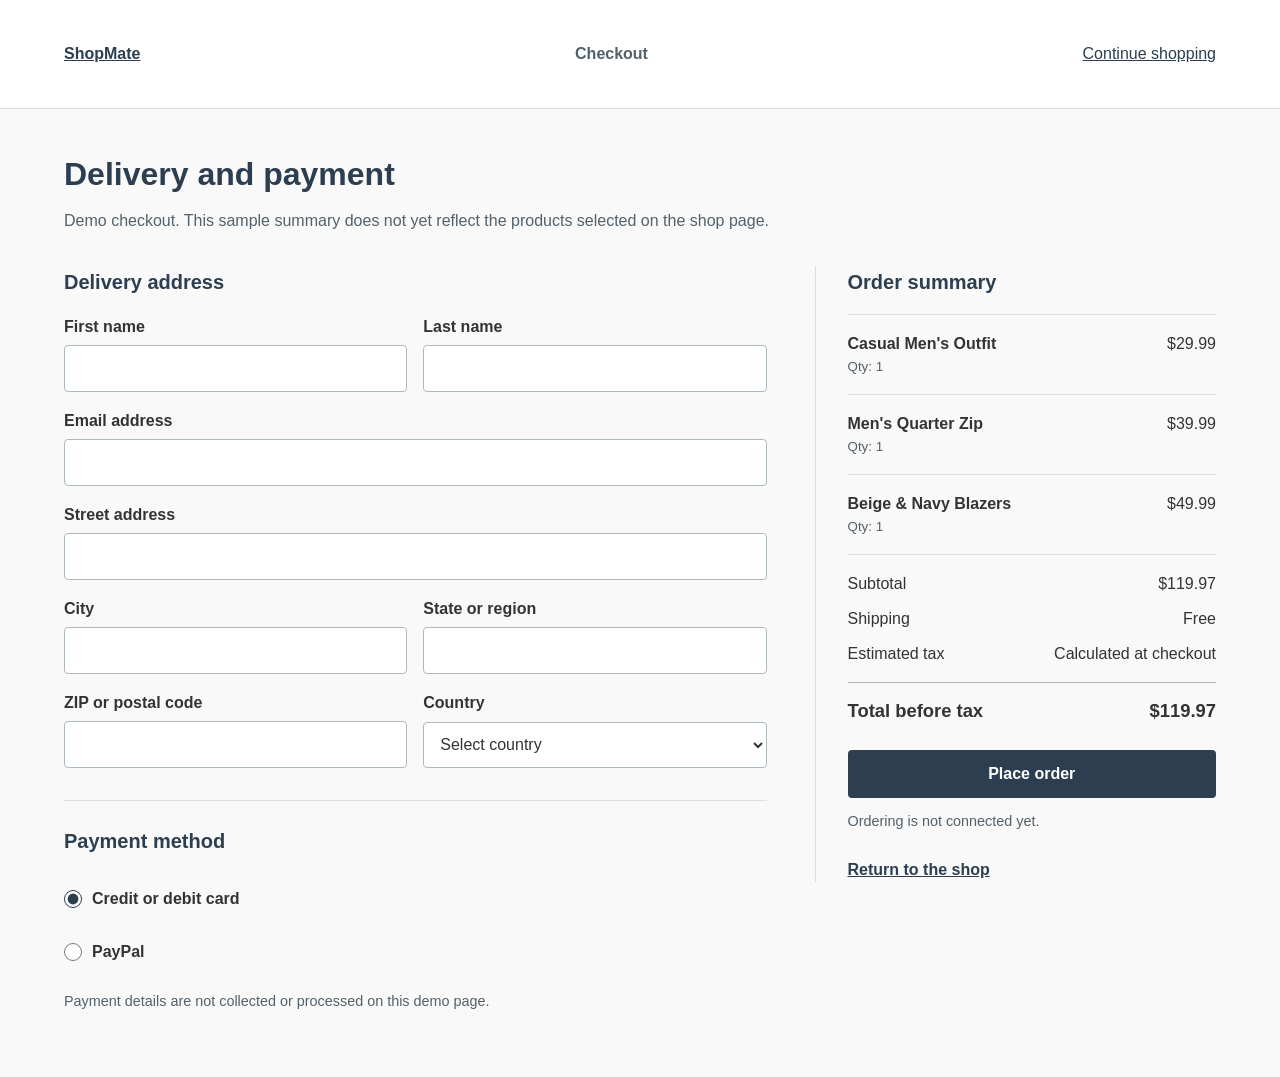
==== checkout.html @ c932e69c "minor fix" ====
<!DOCTYPE html>
<html lang="en">
<head>
    <meta charset="UTF-8">
    <meta name="viewport" content="width=device-width, initial-scale=1.0">
    <meta name="description" content="ShopMate checkout demo">
    <title>Checkout | ShopMate</title>
    <link rel="stylesheet" href="styles.css">
</head>
<body>
    <a class="skip-link" href="#checkout-main">Skip to checkout</a>
    <header class="checkout-header">
        <div class="container checkout-topbar">
            <a class="logo" href="index.html"><strong>ShopMate</strong></a>
            <p>Checkout</p>
            <a href="index.html#shop">Continue shopping</a>
        </div>
    </header>

    <main class="container checkout-main" id="checkout-main">
        <h1>Delivery and payment</h1>
        <p class="checkout-note">Demo checkout. This sample summary does not yet reflect the products selected on the shop page.</p>

        <div class="checkout-layout">
            <form class="checkout-form">
                <section aria-labelledby="delivery-title">
                    <h2 id="delivery-title">Delivery address</h2>
                    <div class="checkout-fields">
                        <div class="checkout-field">
                            <label for="first-name">First name</label>
                            <input id="first-name" name="first-name" autocomplete="given-name" required>
                        </div>
                        <div class="checkout-field">
                            <label for="last-name">Last name</label>
                            <input id="last-name" name="last-name" autocomplete="family-name" required>
                        </div>
                        <div class="checkout-field checkout-field-wide">
                            <label for="email">Email address</label>
                            <input id="email" name="email" type="email" autocomplete="email" required>
                        </div>
                        <div class="checkout-field checkout-field-wide">
                            <label for="address">Street address</label>
                            <input id="address" name="address" autocomplete="street-address" required>
                        </div>
                        <div class="checkout-field">
                            <label for="city">City</label>
                            <input id="city" name="city" autocomplete="address-level2" required>
                        </div>
                        <div class="checkout-field">
                            <label for="region">State or region</label>
                            <input id="region" name="region" autocomplete="address-level1" required>
                        </div>
                        <div class="checkout-field">
                            <label for="postal-code">ZIP or postal code</label>
                            <input id="postal-code" name="postal-code" autocomplete="postal-code" required>
                        </div>
                        <div class="checkout-field">
                            <label for="country">Country</label>
                            <select id="country" name="country" autocomplete="country-name" required>
                                <option value="" selected disabled>Select country</option>
                                <option value="US">United States</option>
                                <option value="CA">Canada</option>
                                <option value="GB">United Kingdom</option>
                                <option value="AU">Australia</option>
                                <option value="SL">Sierra Leone</option>
                                <option value="LB">Lebanon</option>
                                <option value="GER">Germany</option>
                            </select>
                        </div>
                    </div>
                </section>

                <section aria-labelledby="payment-title">
                    <h2 id="payment-title">Payment method</h2>
                    <label class="payment-option">
                        <input type="radio" name="payment" value="card" checked>
                        Credit or debit card
                    </label>
                    <label class="payment-option">
                        <input type="radio" name="payment" value="paypal">
                        PayPal
                    </label>
                    <p class="checkout-demo-note">Payment details are not collected or processed on this demo page.</p>
                </section>
            </form>

            <aside class="order-summary" aria-labelledby="summary-title">
                <h2 id="summary-title">Order summary</h2>
                <ul class="summary-items">
                    <li class="summary-item">
                        <span class="summary-item-name">Casual Men's Outfit<small>Qty: 1</small></span>
                        <span>$29.99</span>
                    </li>
                    <li class="summary-item">
                        <span class="summary-item-name">Men's Quarter Zip<small>Qty: 1</small></span>
                        <span>$39.99</span>
                    </li>
                    <li class="summary-item">
                        <span class="summary-item-name">Beige &amp; Navy Blazers<small>Qty: 1</small></span>
                        <span>$49.99</span>
                    </li>
                </ul>
                <div class="summary-totals">
                    <p class="summary-total"><span>Subtotal</span><span>$119.97</span></p>
                    <p class="summary-total"><span>Shipping</span><span>Free</span></p>
                    <p class="summary-total"><span>Estimated tax</span><span>Calculated at checkout</span></p>
                    <p class="summary-total summary-grand-total"><span>Total before tax</span><span>$119.97</span></p>
                </div>
                <button class="place-order" type="button" disabled>Place order</button>
                <p class="checkout-demo-note">Ordering is not connected yet.</p>
                <a class="checkout-return" href="index.html#shop">Return to the shop</a>
            </aside>
        </div>
    </main>
</body>
</html>
---- styles.css ----
* {
  box-sizing: border-box;
  margin: 0;
  padding: 0;
}

.logo {
  font-weight: bold;
  color: #2c3e50;
}

.logo:hover {
  color: #3498db;
  text-decoration: underline;
}

.logo a {
  color: inherit;
  text-decoration: none;
}

body {
  font-family: 'Segoe UI', Tahoma, Geneva, Verdana, sans-serif;
  line-height: 1.6;
  background: #f9f9f9;
  color: #333;
}

.container {
  width: 90%;
  max-width: 1200px;
  margin: auto;
}

.visually-hidden {
  position: absolute;
  width: 1px;
  height: 1px;
  padding: 0;
  margin: -1px;
  overflow: hidden;
  clip: rect(0, 0, 0, 0);
  white-space: nowrap;
  border: 0;
}

.skip-link {
  position: absolute;
  top: 0.5rem;
  left: 0.5rem;
  z-index: 10;
  padding: 0.6rem 0.9rem;
  color: #fff;
  background: #2c3e50;
  transform: translateY(-150%);
}

.skip-link:focus {
  transform: translateY(0);
}

/* Header layout: left logo, center search, right nav */
.header-row {
  display: grid;
  grid-template-columns: 1fr minmax(220px, 380px) 1fr;
  align-items: center;
  gap: 1.5rem;
  min-height: 90px;
}

.logo {
  justify-self: start;
}

.search-container {
  position: relative;
  width: 100%;
}

.search-container input {
  width: 100%;
  font-size: 1rem;
  padding: 0.8rem 2.6rem 0.8rem 1rem;
  border-radius: 10px;
  border: 1px solid #ddd;
  box-shadow: 0 2px 5px rgba(0, 0, 0, 0.12);
}

.search-container input:focus {
  outline: none;
  border-color: #3498db;
  box-shadow: 0 0 0 3px rgba(52, 152, 219, 0.15);
}

.search-container i {
  position: absolute;
  top: 50%;
  right: 12px;
  transform: translateY(-50%);
  color: #333;
  pointer-events: none;
}

header {
  background: #cc131300;
  border-bottom: 1px solid #ddd;
  padding: 1rem 0;
}

header h1 {
  color: #2c3e50;
}

nav {
  justify-self: end;
}

nav ul {
  list-style: none;
  display: flex;
  gap: 1.5rem;
  justify-content: flex-end;
  flex-wrap: wrap;
}

nav a {
  text-decoration: none;
  color: #2c3e50;
  font-weight: 500;
  transition: color 0.3s ease;
}

nav a:hover {
  color: #3498db;
}

nav a:focus-visible,
.btn:focus-visible,
.cart-btn:focus-visible,
.cart-proceed:focus-visible,
.continue-shopping:focus-visible,
.logo a:focus-visible {
  outline: 3px solid #3498db;
  outline-offset: 4px;
}

.cart-link {
  display: inline-flex;
  align-items: center;
  gap: 0.4rem;
}

.hero {
  background-color: lightgrey;
  text-align: center;
  padding: 4rem 1rem;
  margin-bottom: 2rem;
}

.hero h2 {
  font-size: 2.5rem;
  margin-bottom: 0.5rem;
}

.hero .btn {
  display: inline-block;
  margin-top: 1rem;
  padding: 0.75rem 1.5rem;
  background: #2c3e50;
  color: white;
  text-decoration: none;
  border-radius: 4px;
  transition: background 0.3s ease;
}

.hero .btn:hover {
  background: #3498db;
}

.products {
  padding: 2rem 0;
}

.product-grid {
  display: grid;
  grid-template-columns: repeat(auto-fit, minmax(250px, 1fr));
  gap: 2rem;
}

.product-card {
  position: relative;
  background: #fff;
  border: 1px solid #ddd;
  border-radius: 4px;
  padding: 1rem;
  text-align: center;
  transition: box-shadow 0.3s ease;
}

.product-card:hover {
  box-shadow: 0 4px 8px rgba(0, 0, 0, 0.1);
}

.product-card img {
  width: 100%;
  height: auto;
  display: block;
}

.product-card h3 {
  margin-bottom: 0.5rem;
}

.product-card p {
  font-size: 1.25rem;
  font-weight: bold;
}

.container > h2 {
  text-align: center;
  margin-bottom: 2rem;
}

.cart-btn {
  display: inline-block;
  padding: 0.75rem 1.5rem;
  background: #2c3e50;
  color: white;
  cursor: pointer;
  border-radius: 4px;
  transition: background 0.3s ease;
  text-decoration: none;
}

.cart-btn:hover,
.cart-toggle:checked + .cart-btn {
  background: #3498db;
}

.product-price {
  margin-bottom: 0.8rem;
}

/* Keep add/remove controls checkbox. */
.cart-toggle {
  position: absolute;
  width: 1px;
  height: 1px;
  opacity: 0;
}

.cart-toggle:focus-visible + .cart-btn {
  outline: 3px solid #3498db;
  outline-offset: 4px;
}

.remove-text,
.cart-item,
.cart-proceed {
  display: none;
}

.cart-toggle:checked + .cart-btn .add-text {
  display: none;
}

.cart-toggle:checked + .cart-btn .remove-text {
  display: inline;
}

.cart-section {
  padding: 2.5rem 0;
  background: #eef2f4;
  scroll-margin-top: 1rem;
}

.cart-section h2 {
  margin-bottom: 1rem;
}

.cart-items {
  max-width: 680px;
  list-style: none;
}

.cart-item {
  justify-content: space-between;
  gap: 1rem;
  padding: 0.8rem 0;
  border-bottom: 1px solid #ccd4d9;
}

.cart-proceed {
  width: fit-content;
  margin-top: 1.25rem;
  padding: 0.75rem 1.2rem;
  border-radius: 4px;
  background: #2c3e50;
  color: #fff;
  font-weight: 700;
  text-decoration: none;
}

.cart-proceed:hover {
  background: #3498db;
}

/* Selected checkboxes control cart rows and the empty-cart message. */
body:has(#cart-outfit:checked) .cart-item-outfit,
body:has(#cart-quarter-zip:checked) .cart-item-quarter-zip,
body:has(#cart-blazers:checked) .cart-item-blazers {
  display: flex;
}

body:has(.cart-toggle:checked) .cart-empty {
  display: none;
}

body:has(.cart-toggle:checked) .cart-proceed {
  display: inline-block;
}

.about-section h2 {
  margin-bottom: 1rem;
}

.about-section {
  text-align: center;
}

.checkout-header {
  background: #fff;
}

.checkout-topbar {
  display: flex;
  align-items: center;
  justify-content: space-between;
  gap: 1rem;
  min-height: 76px;
}

.checkout-topbar p {
  color: #52616b;
  font-weight: 600;
}

.checkout-topbar a,
.checkout-return {
  color: #2c3e50;
}

.checkout-main {
  padding: 2.5rem 0 4rem;
}

.checkout-main h1 {
  margin-bottom: 0.5rem;
  color: #2c3e50;
}

.checkout-note {
  margin-bottom: 2rem;
  color: #52616b;
}

.checkout-layout {
  display: grid;
  grid-template-columns: minmax(0, 1.4fr) minmax(260px, 0.8fr);
  gap: 3rem;
  align-items: start;
}

.checkout-form section + section {
  margin-top: 2rem;
  padding-top: 1.5rem;
  border-top: 1px solid #d9dfe3;
}

.checkout-form h2,
.order-summary h2 {
  margin-bottom: 1rem;
  color: #2c3e50;
  font-size: 1.25rem;
}

.checkout-fields {
  display: grid;
  grid-template-columns: repeat(2, minmax(0, 1fr));
  gap: 1rem;
}

.checkout-field {
  display: grid;
  gap: 0.35rem;
}

.checkout-field-wide {
  grid-column: 1 / -1;
}

.checkout-field label,
.payment-option {
  font-weight: 600;
}

.checkout-field input,
.checkout-field select {
  width: 100%;
  min-height: 44px;
  padding: 0.6rem 0.75rem;
  border: 1px solid #aeb8bf;
  border-radius: 4px;
  background: #fff;
  color: #333;
  font: inherit;
}

.checkout-field input:focus,
.checkout-field select:focus {
  outline: 3px solid rgba(52, 152, 219, 0.28);
  border-color: #2479ad;
}

.payment-option {
  display: flex;
  align-items: center;
  gap: 0.65rem;
  padding: 0.85rem 0;
}

.payment-option input {
  width: 1.1rem;
  height: 1.1rem;
  accent-color: #2c3e50;
}

.order-summary {
  padding-left: 2rem;
  border-left: 1px solid #d9dfe3;
}

.summary-items {
  list-style: none;
  border-top: 1px solid #d9dfe3;
}

.summary-item {
  display: flex;
  justify-content: space-between;
  gap: 1rem;
  padding: 1rem 0;
  border-bottom: 1px solid #d9dfe3;
}

.summary-item-name {
  font-weight: 600;
}

.summary-item small {
  display: block;
  color: #52616b;
  font-weight: 400;
}

.summary-totals {
  display: grid;
  gap: 0.6rem;
  padding: 1rem 0;
}

.summary-total {
  display: flex;
  justify-content: space-between;
  gap: 1rem;
}

.summary-grand-total {
  margin-top: 0.4rem;
  padding-top: 0.8rem;
  border-top: 1px solid #aeb8bf;
  font-size: 1.15rem;
  font-weight: 700;
}

.place-order {
  width: 100%;
  min-height: 48px;
  margin-top: 0.5rem;
  border: 0;
  border-radius: 4px;
  background: #2c3e50;
  color: #fff;
  font: inherit;
  font-weight: 700;
}

.checkout-demo-note {
  margin-top: 0.75rem;
  color: #52616b;
  font-size: 0.9rem;
}

.checkout-return {
  display: inline-block;
  margin-top: 1.5rem;
  font-weight: 600;
}

.checkout-topbar a:focus-visible,
.checkout-return:focus-visible {
  outline: 3px solid #3498db;
  outline-offset: 4px;
}

html {
  scroll-behavior: smooth;
}

@media (prefers-reduced-motion: reduce) {
  html {
    scroll-behavior: auto;
  }

  *,
  *::before,
  *::after {
    transition-duration: 0.01ms !important;
  }
}

/* Tablet layout */
@media (max-width: 900px) {
  .header-row {
    grid-template-columns: 1fr auto;
    grid-template-areas:
      "logo nav"
      "search search";
  }

  .logo {
    grid-area: logo;
  }

  nav {
    grid-area: nav;
  }

  .search-container {
    grid-area: search;
    max-width: 560px;
    justify-self: center;
  }

  .checkout-layout {
    grid-template-columns: 1fr;
    gap: 2rem;
  }

  .order-summary {
    padding: 1.5rem 0 0;
    border-top: 1px solid #d9dfe3;
    border-left: 0;
  }
}

/* Mobile layout */
@media (max-width: 560px) {
  .header-row {
    grid-template-columns: 1fr;
    grid-template-areas:
      "logo"
      "search"
      "nav";
    gap: 0.75rem;
    text-align: center;
  }

  .logo,
  nav,
  .search-container {
    justify-self: center;
  }

  nav ul {
    justify-content: center;
    gap: 0.6rem 1rem;
  }

  .hero h2 {
    font-size: 2rem;
  }

  .checkout-topbar {
    min-height: 0;
    padding: 0.75rem 0;
    flex-wrap: wrap;
  }

  .checkout-topbar p {
    order: 1;
    width: 100%;
    text-align: center;
  }

  .checkout-main {
    padding-top: 1.5rem;
  }

  .checkout-fields {
    grid-template-columns: 1fr;
  }

  .checkout-field-wide {
    grid-column: auto;
  }

  .summary-total {
    align-items: flex-start;
  }
}
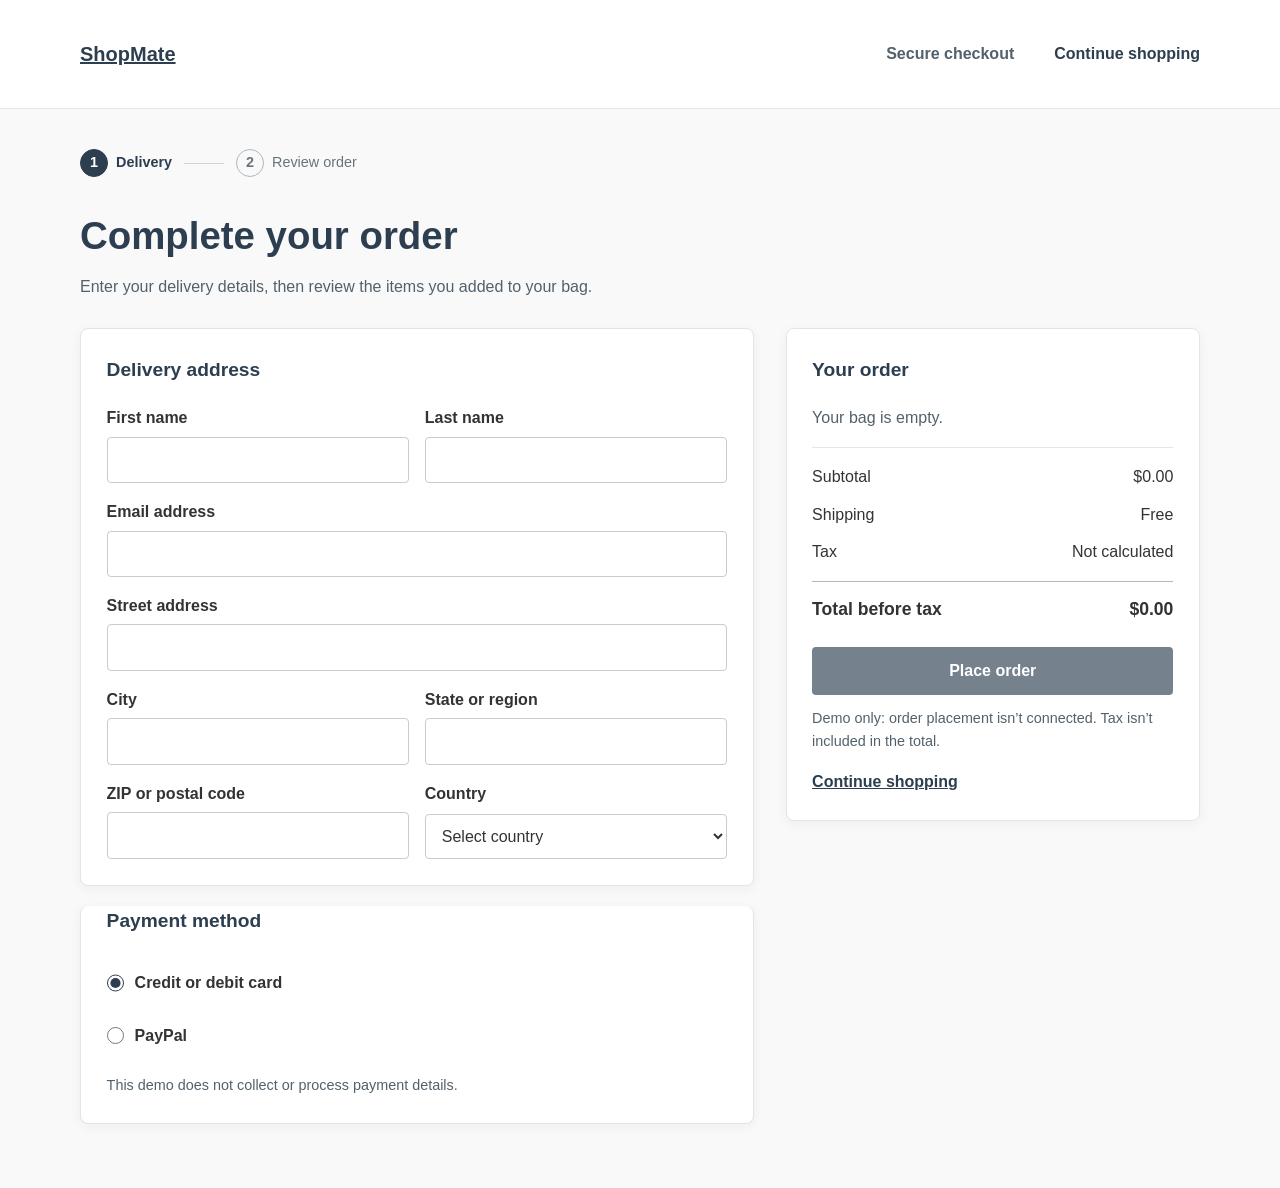
==== commit 6b72a24d: "Connect saved cart to checkout Co-authored-by: Copilot <223556219+Copilot@users.noreply.github.com>" ====
--- a/checkout.html
+++ b/checkout.html
@@ -3,27 +3,33 @@
 <head>
     <meta charset="UTF-8">
     <meta name="viewport" content="width=device-width, initial-scale=1.0">
-    <meta name="description" content="ShopMate checkout demo">
+    <meta name="description" content="Review your ShopMate order and delivery details.">
     <title>Checkout | ShopMate</title>
-    <link rel="stylesheet" href="styles.css">
+    <link rel="stylesheet" href="assets/css/styles.css">
+    <link rel="stylesheet" href="assets/css/checkout.css">
 </head>
 <body>
     <a class="skip-link" href="#checkout-main">Skip to checkout</a>
     <header class="checkout-header">
         <div class="container checkout-topbar">
             <a class="logo" href="index.html"><strong>ShopMate</strong></a>
-            <p>Checkout</p>
-            <a href="index.html#shop">Continue shopping</a>
+            <p>Secure checkout</p>
+            <a href="index.html#catalogue">Continue shopping</a>
         </div>
     </header>
 
     <main class="container checkout-main" id="checkout-main">
-        <h1>Delivery and payment</h1>
-        <p class="checkout-note">Demo checkout. This sample summary does not yet reflect the products selected on the shop page.</p>
+        <nav class="checkout-steps" aria-label="Checkout progress">
+            <span class="checkout-step checkout-step-current"><span>1</span> Delivery</span>
+            <span class="checkout-step-divider" aria-hidden="true"></span>
+            <span class="checkout-step"><span>2</span> Review order</span>
+        </nav>
+        <h1>Complete your order</h1>
+        <p class="checkout-note">Enter your delivery details, then review the items you added to your bag.</p>
 
         <div class="checkout-layout">
-            <form class="checkout-form">
-                <section aria-labelledby="delivery-title">
+            <form class="checkout-form" id="delivery-form">
+                <section class="checkout-panel" aria-labelledby="delivery-title">
                     <h2 id="delivery-title">Delivery address</h2>
                     <div class="checkout-fields">
                         <div class="checkout-field">
@@ -70,7 +76,7 @@
                     </div>
                 </section>
 
-                <section aria-labelledby="payment-title">
+                <section class="checkout-panel" aria-labelledby="payment-title">
                     <h2 id="payment-title">Payment method</h2>
                     <label class="payment-option">
                         <input type="radio" name="payment" value="card" checked>
@@ -80,37 +86,27 @@
                         <input type="radio" name="payment" value="paypal">
                         PayPal
                     </label>
-                    <p class="checkout-demo-note">Payment details are not collected or processed on this demo page.</p>
+                    <p class="checkout-demo-note">This demo does not collect or process payment details.</p>
                 </section>
             </form>
 
             <aside class="order-summary" aria-labelledby="summary-title">
-                <h2 id="summary-title">Order summary</h2>
-                <ul class="summary-items">
-                    <li class="summary-item">
-                        <span class="summary-item-name">Casual Men's Outfit<small>Qty: 1</small></span>
-                        <span>$29.99</span>
-                    </li>
-                    <li class="summary-item">
-                        <span class="summary-item-name">Men's Quarter Zip<small>Qty: 1</small></span>
-                        <span>$39.99</span>
-                    </li>
-                    <li class="summary-item">
-                        <span class="summary-item-name">Beige &amp; Navy Blazers<small>Qty: 1</small></span>
-                        <span>$49.99</span>
-                    </li>
-                </ul>
+                <h2 id="summary-title">Your order</h2>
+                <p class="cart-storage-error" id="cart-storage-error" role="alert" hidden></p>
+                <p class="checkout-empty" id="checkout-empty" hidden>Your bag is empty.</p>
+                <ul class="summary-items" id="summary-items" aria-label="Items in your order"></ul>
                 <div class="summary-totals">
-                    <p class="summary-total"><span>Subtotal</span><span>$119.97</span></p>
+                    <p class="summary-total"><span>Subtotal</span><span id="summary-subtotal">$0.00</span></p>
                     <p class="summary-total"><span>Shipping</span><span>Free</span></p>
-                    <p class="summary-total"><span>Estimated tax</span><span>Calculated at checkout</span></p>
-                    <p class="summary-total summary-grand-total"><span>Total before tax</span><span>$119.97</span></p>
+                    <p class="summary-total"><span>Tax</span><span>Not calculated</span></p>
+                    <p class="summary-total summary-grand-total"><span>Total before tax</span><span id="summary-total">$0.00</span></p>
                 </div>
-                <button class="place-order" type="button" disabled>Place order</button>
-                <p class="checkout-demo-note">Ordering is not connected yet.</p>
-                <a class="checkout-return" href="index.html#shop">Return to the shop</a>
+                <button class="place-order" type="submit" form="delivery-form" disabled>Place order</button>
+                <p class="checkout-demo-note">Demo only: order placement isn’t connected. Tax isn’t included in the total.</p>
+                <a class="checkout-return" href="index.html#catalogue">Continue shopping</a>
             </aside>
         </div>
     </main>
+    <script src="assets/js/cart.js" defer></script>
 </body>
 </html>
--- a/assets/css/styles.css
+++ b/assets/css/styles.css
@@ -0,0 +1,709 @@
+* {
+  box-sizing: border-box;
+  margin: 0;
+  padding: 0;
+}
+
+.logo {
+  font-weight: bold;
+  color: #2c3e50;
+}
+
+.logo:hover {
+  color: #3498db;
+  text-decoration: underline;
+}
+
+.logo a {
+  color: inherit;
+  text-decoration: none;
+}
+
+body {
+  font-family: 'Segoe UI', Tahoma, Geneva, Verdana, sans-serif;
+  line-height: 1.6;
+  background: #f9f9f9;
+  color: #333;
+}
+
+.container {
+  width: 90%;
+  max-width: 1200px;
+  margin: auto;
+}
+
+.visually-hidden {
+  position: absolute;
+  width: 1px;
+  height: 1px;
+  padding: 0;
+  margin: -1px;
+  overflow: hidden;
+  clip: rect(0, 0, 0, 0);
+  white-space: nowrap;
+  border: 0;
+}
+
+.skip-link {
+  position: absolute;
+  top: 0.5rem;
+  left: 0.5rem;
+  z-index: 10;
+  padding: 0.6rem 0.9rem;
+  color: #fff;
+  background: #2c3e50;
+  transform: translateY(-150%);
+}
+
+.skip-link:focus {
+  transform: translateY(0);
+}
+
+/* Header layout: left logo, center search, right nav */
+.header-row {
+  display: grid;
+  grid-template-columns: 1fr minmax(220px, 380px) 1fr;
+  align-items: center;
+  gap: 1.5rem;
+  min-height: 90px;
+}
+
+.logo {
+  justify-self: start;
+}
+
+.search-container {
+  position: relative;
+  width: 100%;
+}
+
+.search-container input {
+  width: 100%;
+  font-size: 1rem;
+  padding: 0.8rem 2.6rem 0.8rem 1rem;
+  border-radius: 10px;
+  border: 1px solid #ddd;
+  box-shadow: 0 2px 5px rgba(0, 0, 0, 0.12);
+}
+
+.search-container input:focus {
+  outline: none;
+  border-color: #3498db;
+  box-shadow: 0 0 0 3px rgba(52, 152, 219, 0.15);
+}
+
+.search-submit {
+  position: absolute;
+  top: 50%;
+  right: 12px;
+  transform: translateY(-50%);
+  color: #333;
+  border: 0;
+  padding: 0.25rem;
+  background: transparent;
+  font: inherit;
+  cursor: pointer;
+}
+
+.search-submit:focus-visible {
+  outline: 3px solid #3498db;
+  outline-offset: 2px;
+}
+
+header {
+  background: #cc131300;
+  border-bottom: 1px solid #ddd;
+  padding: 1rem 0;
+}
+
+header h1 {
+  color: #2c3e50;
+}
+
+nav {
+  justify-self: end;
+}
+
+nav ul {
+  list-style: none;
+  display: flex;
+  gap: 1.5rem;
+  justify-content: flex-end;
+  flex-wrap: wrap;
+}
+
+nav a {
+  text-decoration: none;
+  color: #2c3e50;
+  font-weight: 500;
+  transition: color 0.3s ease;
+}
+
+nav a:hover {
+  color: #3498db;
+}
+
+nav a:focus-visible,
+.btn:focus-visible,
+.cart-btn:focus-visible,
+.cart-proceed:focus-visible,
+.continue-shopping:focus-visible,
+.logo a:focus-visible {
+  outline: 3px solid #3498db;
+  outline-offset: 4px;
+}
+
+.cart-link {
+  display: inline-flex;
+  align-items: center;
+  gap: 0.4rem;
+}
+
+.hero {
+  background-color: lightgrey;
+  text-align: center;
+  padding: 4rem 1rem;
+  margin-bottom: 2rem;
+}
+
+.hero h2 {
+  font-size: 2.5rem;
+  margin-bottom: 0.5rem;
+}
+
+.hero .btn {
+  display: inline-block;
+  margin-top: 1rem;
+  padding: 0.75rem 1.5rem;
+  background: #2c3e50;
+  color: white;
+  text-decoration: none;
+  border-radius: 4px;
+
+}
+
+.hero .btn:hover {
+  background: #3498db;
+}
+
+.products {
+  padding: 2rem 0;
+}
+
+.product-grid {
+  display: grid;
+  grid-template-columns: repeat(auto-fill, minmax(min(100%, 250px), 1fr));
+  gap: 2rem;
+}
+
+.product-card {
+  position: relative;
+  width: 100%;
+  max-width: 360px;
+  justify-self: center;
+  background: #fff;
+  border: 1px solid #ddd;
+  border-radius: 4px;
+  padding: 1rem;
+  text-align: center;
+  transition: box-shadow 0.3s ease;
+}
+
+.product-card:hover {
+  box-shadow: 0 4px 8px rgba(0, 0, 0, 0.1);
+}
+
+.product-card img {
+  width: 100%;
+  height: auto;
+  display: block;
+}
+
+.product-card h3 {
+  margin-bottom: 0.5rem;
+}
+
+.product-card p {
+  font-size: 1.25rem;
+  font-weight: bold;
+}
+
+.container > h2 {
+  text-align: center;
+  margin-bottom: 2rem;
+}
+
+.cart-btn {
+  display: inline-block;
+  padding: 0.75rem 1.5rem;
+  background: #2c3e50;
+  color: white;
+  cursor: pointer;
+  border-radius: 4px;
+  transition: background 0.3s ease;
+  text-decoration: none;
+}
+
+.cart-btn:hover,
+.cart-btn:focus-visible {
+  background: #3498db;
+}
+
+.product-price {
+  margin-bottom: 0.8rem;
+}
+
+.cart-section {
+  padding: 2.5rem 0;
+  background: #eef2f4;
+  scroll-margin-top: 1rem;
+}
+
+.cart-section h2 {
+  margin-bottom: 1rem;
+}
+
+.cart-items {
+  max-width: 680px;
+  list-style: none;
+}
+
+.cart-item {
+  display: grid;
+  grid-template-columns: minmax(0, 1fr) auto auto;
+  align-items: center;
+  gap: 1rem;
+  padding: 0.8rem 0;
+  border-bottom: 1px solid #ccd4d9;
+}
+
+.cart-item-controls,
+.summary-item-controls {
+  display: flex;
+  align-items: center;
+  gap: 0.4rem;
+}
+
+.quantity-button {
+  min-width: 2rem;
+  min-height: 2rem;
+  padding: 0.2rem 0.5rem;
+  border: 1px solid #aeb8bf;
+  border-radius: 4px;
+  background: #fff;
+  color: #2c3e50;
+  font: inherit;
+  cursor: pointer;
+}
+
+.quantity-button:hover {
+  background: #eef2f4;
+}
+
+.quantity-button:focus-visible,
+.cart-btn:focus-visible {
+  outline: 3px solid #3498db;
+  outline-offset: 3px;
+}
+
+.cart-totals {
+  display: grid;
+  gap: 0.55rem;
+  max-width: 680px;
+  margin-top: 1rem;
+}
+
+.cart-totals p {
+  display: flex;
+  justify-content: space-between;
+  gap: 1rem;
+}
+
+.cart-totals .cart-total {
+  padding-top: 0.75rem;
+  border-top: 1px solid #aeb8bf;
+  font-weight: 700;
+}
+
+.cart-storage-error {
+  margin-bottom: 1rem;
+  color: #9d1c1c;
+}
+
+.cart-proceed[hidden],
+.cart-totals[hidden],
+.checkout-empty[hidden] {
+  display: none;
+}
+
+.cart-proceed {
+  display: inline-block;
+  width: fit-content;
+  margin-top: 1.25rem;
+  padding: 0.75rem 1.2rem;
+  border-radius: 4px;
+  background: #2c3e50;
+  color: #fff;
+  font-weight: 700;
+  text-decoration: none;
+}
+
+.cart-proceed:hover {
+  background: #3498db;
+}
+
+.cart-proceed:focus-visible {
+  outline: 3px solid #3498db;
+  outline-offset: 3px;
+}
+
+.cart-empty {
+  padding: 0.5rem 0;
+}
+
+.cart-item-name {
+  font-weight: 600;
+}
+
+@media (max-width: 560px) {
+  .cart-item {
+    grid-template-columns: minmax(0, 1fr) auto;
+    gap: 0.5rem;
+  }
+
+  .cart-item-controls {
+    grid-row: 2;
+    grid-column: 1 / -1;
+  }
+
+  .cart-item > strong {
+    grid-column: 2;
+    grid-row: 1;
+  }
+}
+
+.about-section h2 {
+  margin-bottom: 1rem;
+}
+
+.about-section {
+  text-align: center;
+}
+
+.checkout-header {
+  background: #fff;
+}
+
+.checkout-topbar {
+  display: flex;
+  align-items: center;
+  justify-content: space-between;
+  gap: 1rem;
+  min-height: 76px;
+}
+
+.checkout-topbar p {
+  color: #52616b;
+  font-weight: 600;
+}
+
+.checkout-topbar a,
+.checkout-return {
+  color: #2c3e50;
+}
+
+.checkout-main {
+  padding: 2.5rem 0 4rem;
+}
+
+.checkout-main h1 {
+  margin-bottom: 0.5rem;
+  color: #2c3e50;
+}
+
+.checkout-note {
+  margin-bottom: 2rem;
+  color: #52616b;
+}
+
+.checkout-layout {
+  display: grid;
+  grid-template-columns: minmax(0, 1.4fr) minmax(260px, 0.8fr);
+  gap: 3rem;
+  align-items: start;
+}
+
+.checkout-form section + section {
+  margin-top: 2rem;
+  padding-top: 1.5rem;
+  border-top: 1px solid #d9dfe3;
+}
+
+.checkout-form h2,
+.order-summary h2 {
+  margin-bottom: 1rem;
+  color: #2c3e50;
+  font-size: 1.25rem;
+}
+
+.checkout-fields {
+  display: grid;
+  grid-template-columns: repeat(2, minmax(0, 1fr));
+  gap: 1rem;
+}
+
+.checkout-field {
+  display: grid;
+  gap: 0.35rem;
+}
+
+.checkout-field-wide {
+  grid-column: 1 / -1;
+}
+
+.checkout-field label,
+.payment-option {
+  font-weight: 600;
+}
+
+.checkout-field input,
+.checkout-field select {
+  width: 100%;
+  min-height: 44px;
+  padding: 0.6rem 0.75rem;
+  border: 1px solid #aeb8bf;
+  border-radius: 4px;
+  background: #fff;
+  color: #333;
+  font: inherit;
+}
+
+.checkout-field input:focus,
+.checkout-field select:focus {
+  outline: 3px solid rgba(52, 152, 219, 0.28);
+  border-color: #2479ad;
+}
+
+.payment-option {
+  display: flex;
+  align-items: center;
+  gap: 0.65rem;
+  padding: 0.85rem 0;
+}
+
+.payment-option input {
+  width: 1.1rem;
+  height: 1.1rem;
+  accent-color: #2c3e50;
+}
+
+.order-summary {
+  padding-left: 2rem;
+  border-left: 1px solid #d9dfe3;
+}
+
+.summary-items {
+  list-style: none;
+  border-top: 1px solid #d9dfe3;
+}
+
+.summary-item {
+  display: flex;
+  justify-content: space-between;
+  gap: 1rem;
+  padding: 1rem 0;
+  border-bottom: 1px solid #d9dfe3;
+}
+
+.summary-item-name {
+  font-weight: 600;
+}
+
+.summary-item small {
+  display: block;
+  color: #52616b;
+  font-weight: 400;
+}
+
+.summary-totals {
+  display: grid;
+  gap: 0.6rem;
+  padding: 1rem 0;
+}
+
+.summary-total {
+  display: flex;
+  justify-content: space-between;
+  gap: 1rem;
+}
+
+.summary-grand-total {
+  margin-top: 0.4rem;
+  padding-top: 0.8rem;
+  border-top: 1px solid #aeb8bf;
+  font-size: 1.15rem;
+  font-weight: 700;
+}
+
+.place-order {
+  width: 100%;
+  min-height: 48px;
+  margin-top: 0.5rem;
+  border: 0;
+  border-radius: 4px;
+  background: #2c3e50;
+  color: #fff;
+  font: inherit;
+  font-weight: 700;
+}
+
+.checkout-demo-note {
+  margin-top: 0.75rem;
+  color: #52616b;
+  font-size: 0.9rem;
+}
+
+.checkout-return {
+  display: inline-block;
+  margin-top: 1.5rem;
+  font-weight: 600;
+}
+
+.checkout-topbar a:focus-visible,
+.checkout-return:focus-visible {
+  outline: 3px solid #3498db;
+  outline-offset: 4px;
+}
+
+html {
+  scroll-behavior: smooth;
+}
+
+@media (prefers-reduced-motion: reduce) {
+  html {
+    scroll-behavior: auto;
+  }
+
+  *,
+  *::before,
+  *::after {
+    transition-duration: 0.01ms !important;
+  }
+}
+
+/* Tablet layout */
+@media (max-width: 900px) {
+  .header-row {
+    grid-template-columns: 1fr auto;
+    grid-template-areas:
+      "logo nav"
+      "search search";
+  }
+
+  .logo {
+    grid-area: logo;
+  }
+
+  nav {
+    grid-area: nav;
+  }
+
+  .search-container {
+    grid-area: search;
+    max-width: 560px;
+    justify-self: center;
+  }
+
+  .checkout-layout {
+    grid-template-columns: 1fr;
+    gap: 2rem;
+  }
+
+  .order-summary {
+    padding: 1.5rem 0 0;
+    border-top: 1px solid #d9dfe3;
+    border-left: 0;
+  }
+}
+
+/* Mobile layout */
+@media (max-width: 560px) {
+  .header-row {
+    grid-template-columns: 1fr;
+    grid-template-areas:
+      "logo"
+      "search"
+      "nav";
+    gap: 0.75rem;
+    text-align: center;
+  }
+
+  .logo,
+  nav,
+  .search-container {
+    justify-self: center;
+  }
+
+  nav ul {
+    justify-content: center;
+    gap: 0.6rem 1rem;
+  }
+
+  .hero h2 {
+    font-size: 2rem;
+  }
+
+  .checkout-topbar {
+    min-height: 0;
+    padding: 0.75rem 0;
+    flex-wrap: wrap;
+  }
+
+  .checkout-topbar p {
+    order: 1;
+    width: 100%;
+    text-align: center;
+  }
+
+  .checkout-main {
+    padding-top: 1.5rem;
+  }
+
+  .checkout-fields {
+    grid-template-columns: 1fr;
+  }
+
+  .checkout-field-wide {
+    grid-column: auto;
+  }
+
+  .summary-total {
+    align-items: flex-start;
+  }
+}
+.catalogue-controls {
+  display: flex;
+  align-items: center;
+  justify-content: center;
+  flex-wrap: wrap;
+  gap: 0.5rem 0.75rem;
+  margin-bottom: 1.5rem;
+}
+
+.catalogue-controls select {
+  min-height: 42px;
+  padding: 0.5rem 0.75rem;
+  border: 1px solid #aeb8bf;
+  border-radius: 4px;
+  background: #fff;
+  color: #333;
+  font: inherit;
+}
+
+.catalogue-controls select:focus-visible {
+  outline: 3px solid #3498db;
+  outline-offset: 2px;
+}
+html{
+  scroll-behavior: smooth;
+}
--- a/assets/css/checkout.css
+++ b/assets/css/checkout.css
@@ -0,0 +1,217 @@
+.checkout-header {
+  border-bottom: 1px solid #e1e6e9;
+}
+
+.checkout-topbar {
+  max-width: 1120px;
+}
+
+.checkout-topbar .logo {
+  font-size: 1.25rem;
+}
+
+.checkout-topbar p {
+  margin-left: auto;
+  margin-right: 1.5rem;
+}
+
+.checkout-topbar a:last-child {
+  font-weight: 600;
+  text-decoration: none;
+}
+
+.checkout-topbar a:last-child:hover,
+.checkout-return:hover {
+  color: #2479ad;
+}
+
+.checkout-main {
+  max-width: 1120px;
+}
+
+.checkout-steps {
+  display: flex;
+  align-items: center;
+  gap: 0.75rem;
+  margin-bottom: 1.75rem;
+  color: #66747c;
+  font-size: 0.9rem;
+}
+
+.checkout-step {
+  display: inline-flex;
+  align-items: center;
+  gap: 0.5rem;
+}
+
+.checkout-step > span {
+  display: grid;
+  width: 1.75rem;
+  height: 1.75rem;
+  place-items: center;
+  border: 1px solid #aeb8bf;
+  border-radius: 50%;
+  font-weight: 700;
+}
+
+.checkout-step-current {
+  color: #2c3e50;
+  font-weight: 700;
+}
+
+.checkout-step-current > span {
+  border-color: #2c3e50;
+  background: #2c3e50;
+  color: #fff;
+}
+
+.checkout-step-divider {
+  width: 2.5rem;
+  border-top: 1px solid #ccd4d9;
+}
+
+.checkout-main h1 {
+  font-size: clamp(1.8rem, 4vw, 2.4rem);
+}
+
+.checkout-note {
+  margin-bottom: 1.75rem;
+}
+
+.checkout-layout {
+  grid-template-columns: minmax(0, 1.3fr) minmax(300px, 0.8fr);
+  gap: 2rem;
+}
+
+.checkout-form {
+  display: grid;
+  gap: 1.25rem;
+}
+
+.checkout-form section + section {
+  margin-top: 0;
+  padding-top: 0;
+  border-top: 0;
+}
+
+.checkout-panel,
+.order-summary {
+  padding: clamp(1.1rem, 3vw, 1.6rem);
+  border: 1px solid #e0e5e8;
+  border-radius: 8px;
+  background: #fff;
+  box-shadow: 0 3px 12px rgba(31, 48, 59, 0.05);
+}
+
+.checkout-panel h2,
+.order-summary h2 {
+  margin-bottom: 1.25rem;
+  font-size: 1.2rem;
+}
+
+.order-summary {
+  position: sticky;
+  top: 1rem;
+  padding-left: clamp(1.1rem, 3vw, 1.6rem);
+  border-left: 1px solid #e0e5e8;
+}
+
+.checkout-fields {
+  gap: 1rem;
+}
+
+.checkout-field input,
+.checkout-field select {
+  border-color: #c5cdd2;
+}
+
+.checkout-field input:focus,
+.checkout-field select:focus {
+  outline: 3px solid rgba(52, 152, 219, 0.2);
+  border-color: #2479ad;
+}
+
+.summary-items {
+  border-top: 1px solid #e2e7ea;
+}
+
+.summary-item {
+  align-items: flex-start;
+  padding: 1rem 0;
+}
+
+.summary-item-details {
+  min-width: 0;
+}
+
+.summary-item-controls {
+  flex-wrap: wrap;
+  margin-top: 0.5rem;
+  color: #52616b;
+  font-size: 0.9rem;
+}
+
+.summary-item > strong {
+  white-space: nowrap;
+}
+
+.summary-totals {
+  gap: 0.75rem;
+}
+
+.summary-grand-total {
+  margin-top: 0.25rem;
+  font-size: 1.1rem;
+}
+
+.place-order {
+  cursor: not-allowed;
+  opacity: 0.65;
+}
+
+.checkout-return {
+  display: inline-block;
+  margin-top: 1rem;
+}
+
+.checkout-empty {
+  margin-bottom: 1rem;
+  color: #52616b;
+}
+
+.checkout-demo-note {
+  color: #52616b;
+}
+
+@media (max-width: 900px) {
+  .checkout-layout {
+    grid-template-columns: 1fr;
+    gap: 1.25rem;
+  }
+
+  .order-summary {
+    position: static;
+    padding: clamp(1.1rem, 3vw, 1.6rem);
+    border: 1px solid #e0e5e8;
+  }
+}
+
+@media (max-width: 560px) {
+  .checkout-topbar {
+    gap: 0.5rem;
+  }
+
+  .checkout-topbar p {
+    margin-left: auto;
+    margin-right: 0;
+  }
+
+  .checkout-topbar a:last-child {
+    width: 100%;
+    text-align: center;
+  }
+
+  .checkout-steps {
+    margin-bottom: 1.25rem;
+  }
+}
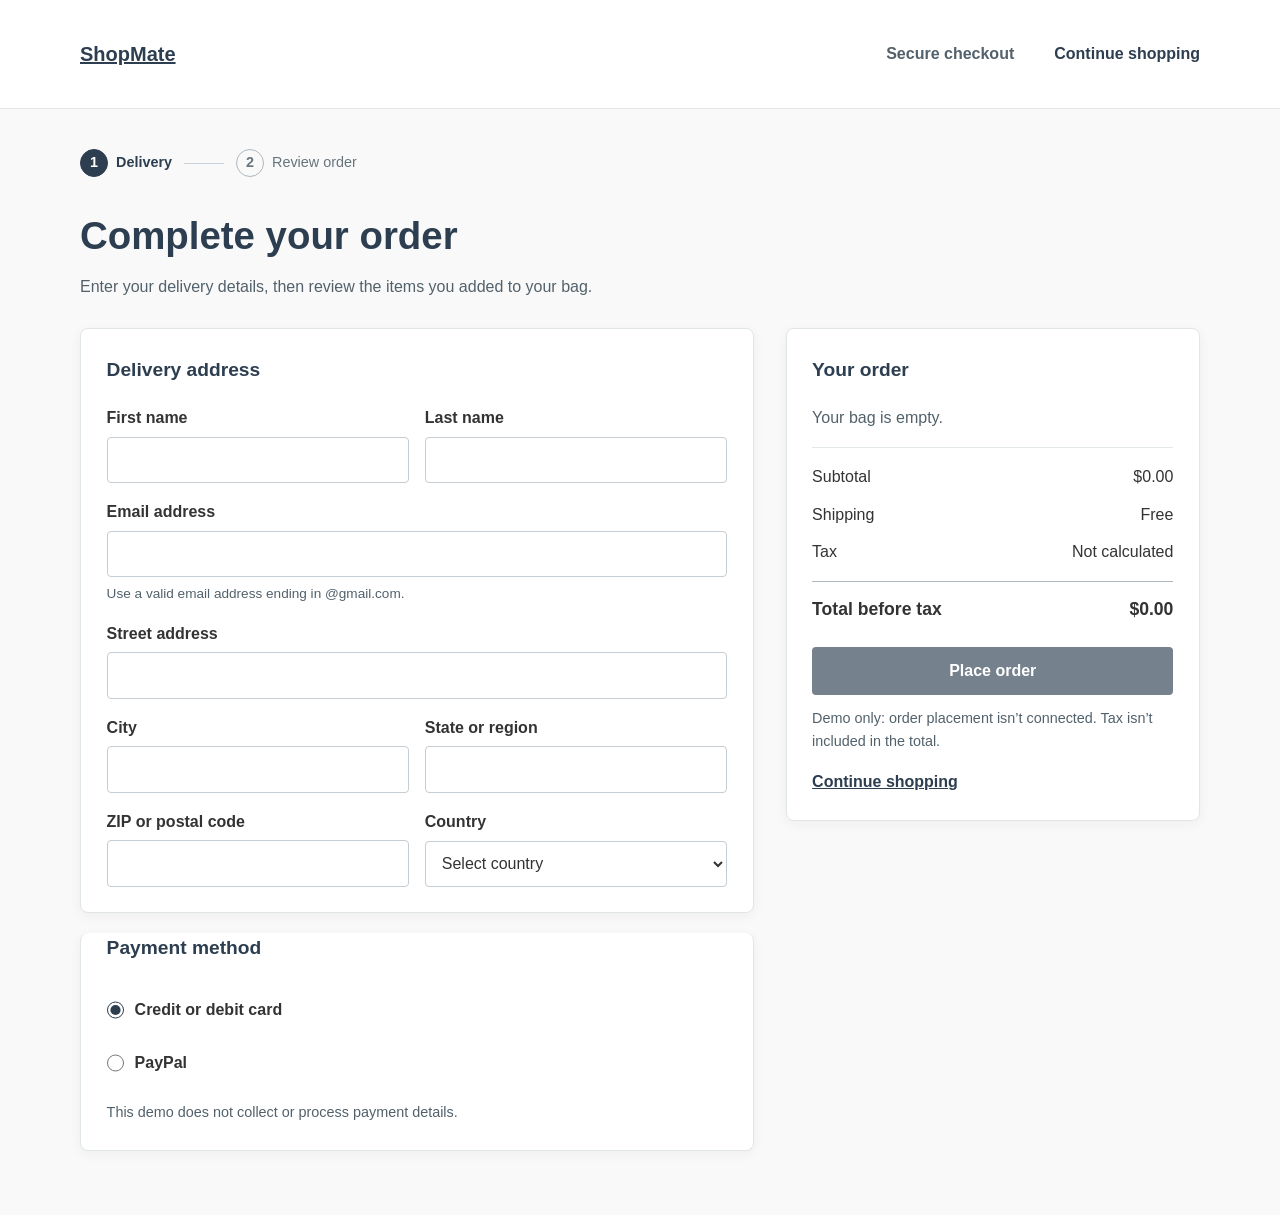
==== commit a75bf60b: "added favicon" ====
--- a/checkout.html
+++ b/checkout.html
@@ -7,6 +7,12 @@
     <title>Checkout | ShopMate</title>
     <link rel="stylesheet" href="assets/css/styles.css">
     <link rel="stylesheet" href="assets/css/checkout.css">
+    <link rel="icon" type="image/x-icon" href="assets/favicon/favicon.ico">
+    <link rel="icon" type="image/png" sizes="16x16" href="assets/favicon/favicon-16x16.png">
+    <link rel="icon" type="image/png" sizes="32x32" href="assets/favicon/favicon-32x32.png">
+    <link rel="apple-touch-icon" sizes="180x180" href="assets/favicon/apple-touch-icon.png">
+    <link rel="manifest" href="assets/favicon/site.webmanifest">
+    <meta name="theme-color" content="#ffffff">
 </head>
 <body>
     <a class="skip-link" href="#checkout-main">Skip to checkout</a>
@@ -42,7 +48,9 @@
                         </div>
                         <div class="checkout-field checkout-field-wide">
                             <label for="email">Email address</label>
-                            <input id="email" name="email" type="email" autocomplete="email" required>
+                            <input id="email" name="email" type="email" autocomplete="email" aria-describedby="email-hint" required>
+                            <small class="field-hint" id="email-hint">Use a valid email address ending in @gmail.com.</small>
+                            <small class="field-error" id="email-error" role="status" hidden></small>
                         </div>
                         <div class="checkout-field checkout-field-wide">
                             <label for="address">Street address</label>
@@ -108,5 +116,6 @@
         </div>
     </main>
     <script src="assets/js/cart.js" defer></script>
+    <script src="assets/js/checkout-validation.js" defer></script>
 </body>
 </html>
--- a/assets/css/checkout.css
+++ b/assets/css/checkout.css
@@ -120,6 +120,16 @@
   gap: 1rem;
 }
 
+.field-hint {
+  color: #52616b;
+  font-size: 0.85rem;
+}
+
+.field-error {
+  color: #9d1c1c;
+  font-size: 0.85rem;
+}
+
 .checkout-field input,
 .checkout-field select {
   border-color: #c5cdd2;
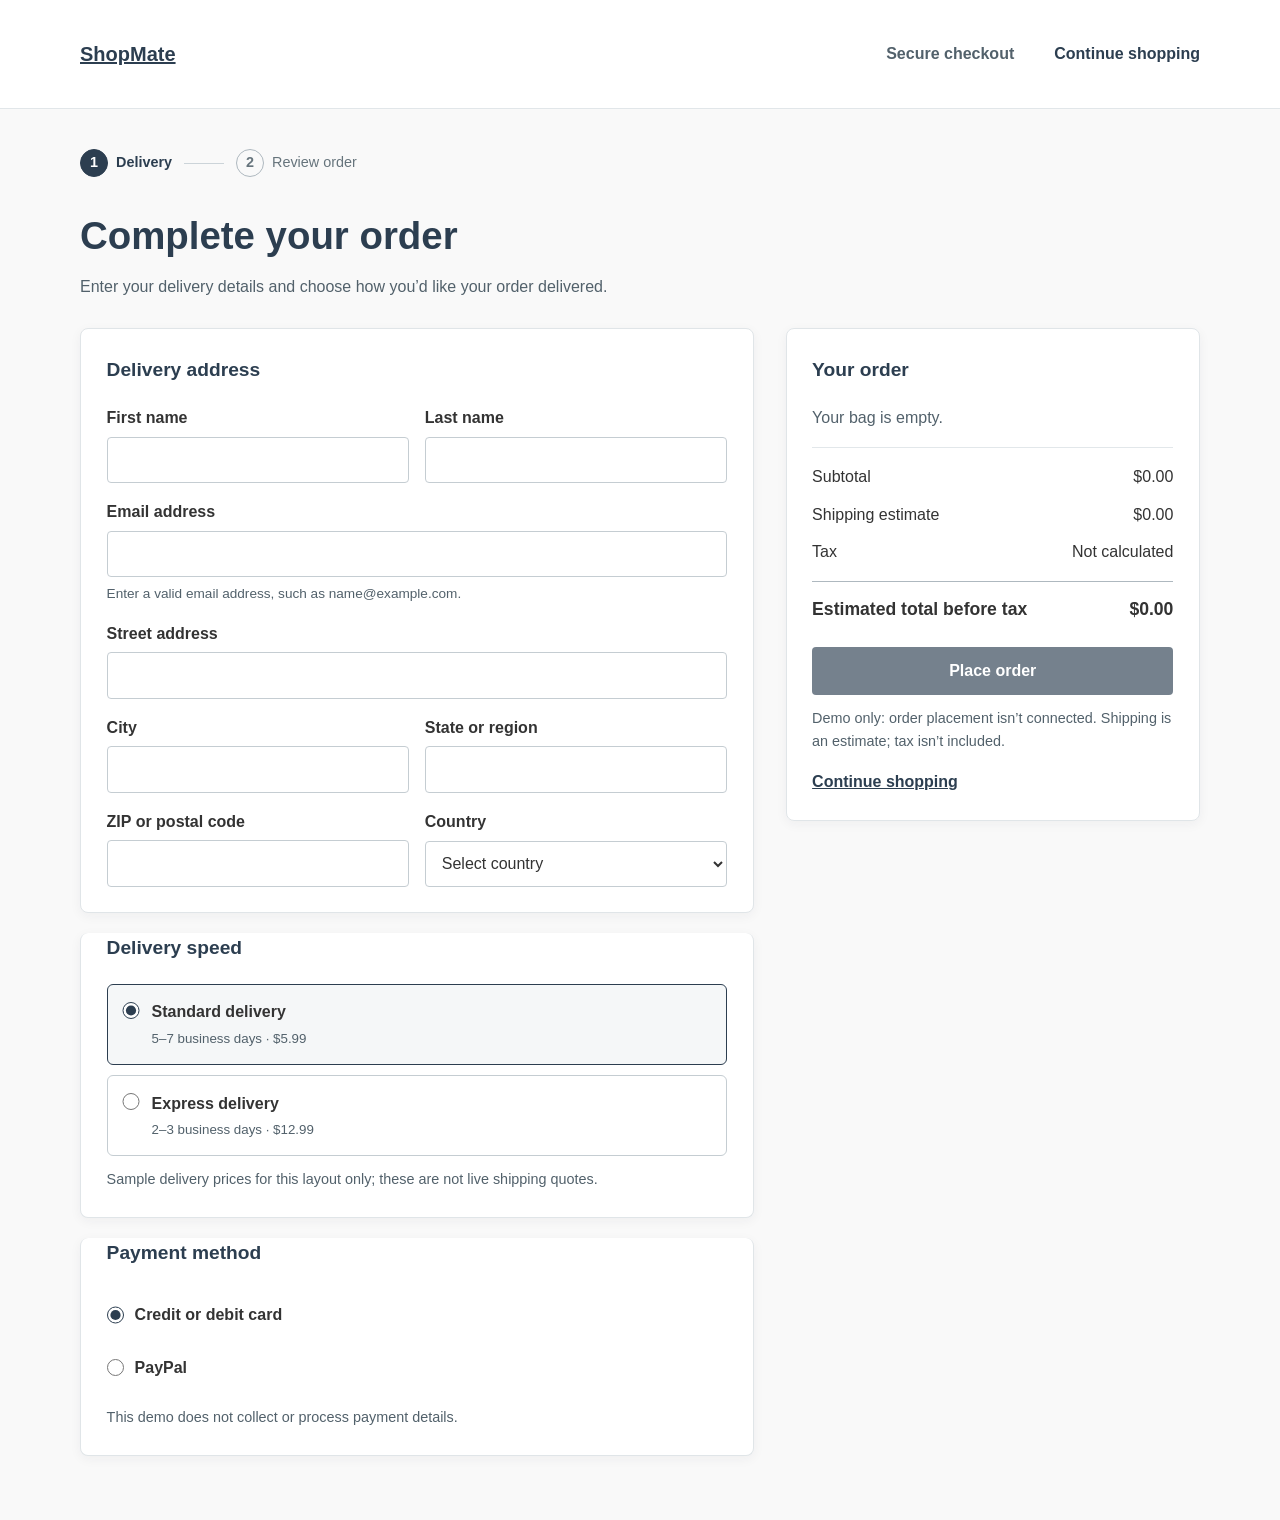
==== commit 48b7fc05: "new features" ====
--- a/checkout.html
+++ b/checkout.html
@@ -31,7 +31,7 @@
             <span class="checkout-step"><span>2</span> Review order</span>
         </nav>
         <h1>Complete your order</h1>
-        <p class="checkout-note">Enter your delivery details, then review the items you added to your bag.</p>
+        <p class="checkout-note">Enter your delivery details and choose how you’d like your order delivered.</p>
 
         <div class="checkout-layout">
             <form class="checkout-form" id="delivery-form">
@@ -48,8 +48,8 @@
                         </div>
                         <div class="checkout-field checkout-field-wide">
                             <label for="email">Email address</label>
-                            <input id="email" name="email" type="email" autocomplete="email" aria-describedby="email-hint" required>
-                            <small class="field-hint" id="email-hint">Use a valid email address ending in @gmail.com.</small>
+                            <input id="email" name="email" type="email" autocomplete="email" aria-describedby="email-hint email-error" required>
+                            <small class="field-hint" id="email-hint">Enter a valid email address, such as name@example.com.</small>
                             <small class="field-error" id="email-error" role="status" hidden></small>
                         </div>
                         <div class="checkout-field checkout-field-wide">
@@ -79,9 +79,24 @@
                                 <option value="SL">Sierra Leone</option>
                                 <option value="LB">Lebanon</option>
                                 <option value="GER">Germany</option>
+                                <option value="FR">France</option>
+                                <option value="JP">Japan</option>
                             </select>
                         </div>
                     </div>
+                </section>
+
+                <section class="checkout-panel" aria-labelledby="shipping-title">
+                    <h2 id="shipping-title">Delivery speed</h2>
+                    <label class="shipping-option">
+                        <input type="radio" name="shipping" value="standard" data-price-cents="599" checked required>
+                        <span><strong>Standard delivery</strong><small>5–7 business days · $5.99</small></span>
+                    </label>
+                    <label class="shipping-option">
+                        <input type="radio" name="shipping" value="express" data-price-cents="1299" required>
+                        <span><strong>Express delivery</strong><small>2–3 business days · $12.99</small></span>
+                    </label>
+                    <p class="checkout-demo-note">Sample delivery prices for this layout only; these are not live shipping quotes.</p>
                 </section>
 
                 <section class="checkout-panel" aria-labelledby="payment-title">
@@ -105,12 +120,12 @@
                 <ul class="summary-items" id="summary-items" aria-label="Items in your order"></ul>
                 <div class="summary-totals">
                     <p class="summary-total"><span>Subtotal</span><span id="summary-subtotal">$0.00</span></p>
-                    <p class="summary-total"><span>Shipping</span><span>Free</span></p>
+                    <p class="summary-total"><span>Shipping estimate</span><span id="summary-shipping">$0.00</span></p>
                     <p class="summary-total"><span>Tax</span><span>Not calculated</span></p>
-                    <p class="summary-total summary-grand-total"><span>Total before tax</span><span id="summary-total">$0.00</span></p>
+                    <p class="summary-total summary-grand-total"><span>Estimated total before tax</span><span id="summary-total">$0.00</span></p>
                 </div>
                 <button class="place-order" type="submit" form="delivery-form" disabled>Place order</button>
-                <p class="checkout-demo-note">Demo only: order placement isn’t connected. Tax isn’t included in the total.</p>
+                <p class="checkout-demo-note">Demo only: order placement isn’t connected. Shipping is an estimate; tax isn’t included.</p>
                 <a class="checkout-return" href="index.html#catalogue">Continue shopping</a>
             </aside>
         </div>
--- a/assets/css/checkout.css
+++ b/assets/css/checkout.css
@@ -141,6 +141,42 @@
   border-color: #2479ad;
 }
 
+.shipping-option {
+  display: flex;
+  align-items: flex-start;
+  gap: 0.75rem;
+  margin-top: 0.65rem;
+  padding: 0.9rem;
+  border: 1px solid #c5cdd2;
+  border-radius: 6px;
+  cursor: pointer;
+}
+
+.shipping-option:has(input:checked) {
+  border-color: #2c3e50;
+  background: #f5f7f8;
+}
+
+.shipping-option input {
+  width: 1.1rem;
+  height: 1.1rem;
+  margin: 0.15rem 0 0;
+  accent-color: #2c3e50;
+}
+
+.shipping-option span {
+  display: grid;
+  gap: 0.2rem;
+}
+
+.shipping-option small {
+  color: #52616b;
+}
+
+.checkout-panel .checkout-demo-note {
+  margin-bottom: 0;
+}
+
 .summary-items {
   border-top: 1px solid #e2e7ea;
 }
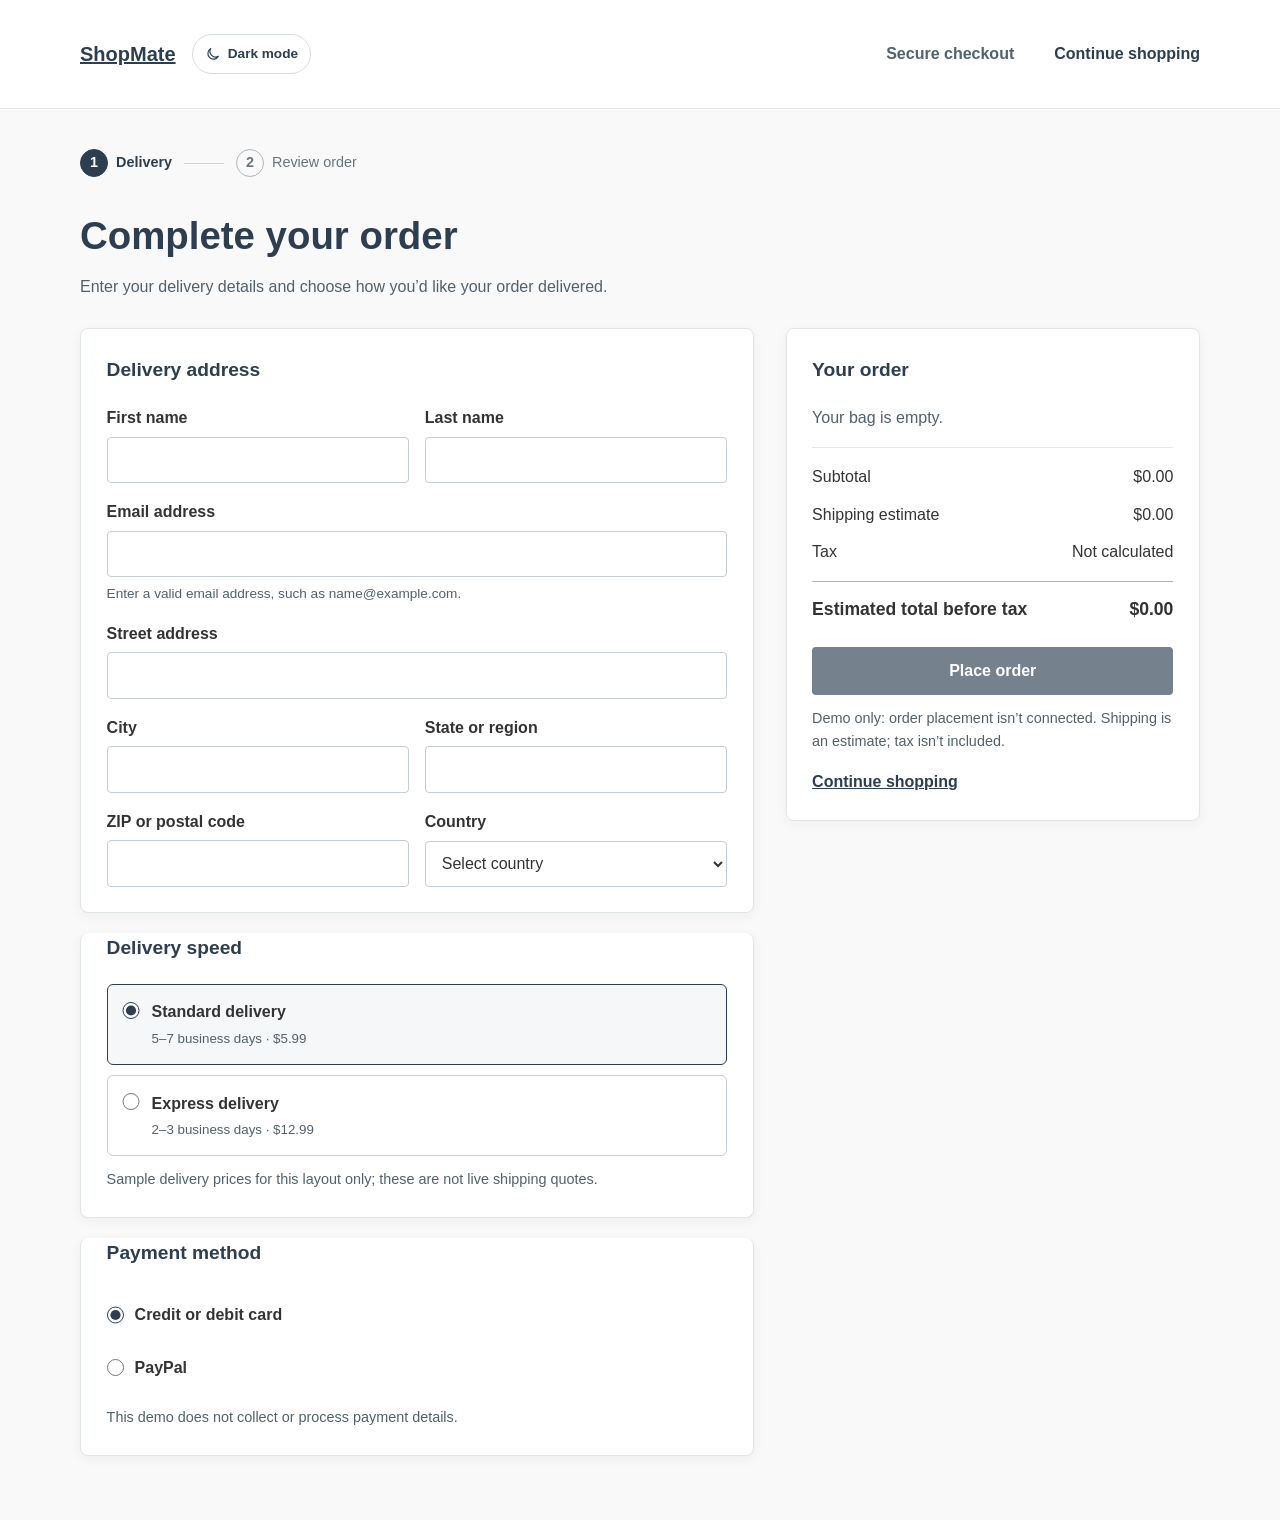
==== commit ee63b03f: "added dark/light mode" ====
--- a/checkout.html
+++ b/checkout.html
@@ -5,8 +5,19 @@
     <meta name="viewport" content="width=device-width, initial-scale=1.0">
     <meta name="description" content="Review your ShopMate order and delivery details.">
     <title>Checkout | ShopMate</title>
+    <script>
+        try {
+            const savedTheme = localStorage.getItem("shopmate-theme");
+            if (savedTheme === "light" || savedTheme === "dark") {
+                document.documentElement.dataset.theme = savedTheme;
+            }
+        } catch (error) {
+            console.error("Could not load the saved ShopMate theme.", error);
+        }
+    </script>
     <link rel="stylesheet" href="assets/css/styles.css">
     <link rel="stylesheet" href="assets/css/checkout.css">
+    <link rel="stylesheet" href="assets/css/theme.css">
     <link rel="icon" type="image/x-icon" href="assets/favicon/favicon.ico">
     <link rel="icon" type="image/png" sizes="16x16" href="assets/favicon/favicon-16x16.png">
     <link rel="icon" type="image/png" sizes="32x32" href="assets/favicon/favicon-32x32.png">
@@ -19,6 +30,11 @@
     <header class="checkout-header">
         <div class="container checkout-topbar">
             <a class="logo" href="index.html"><strong>ShopMate</strong></a>
+            <button class="theme-toggle" type="button" aria-label="Switch to dark mode" title="Switch to dark mode">
+                <svg class="theme-icon theme-icon-moon" viewBox="0 0 24 24" aria-hidden="true"><path d="M20.2 15.4A8.5 8.5 0 0 1 8.6 3.8 8.5 8.5 0 1 0 20.2 15.4Z"/></svg>
+                <svg class="theme-icon theme-icon-sun" viewBox="0 0 24 24" aria-hidden="true"><circle cx="12" cy="12" r="4"/><path d="M12 2v2m0 16v2M4.93 4.93l1.42 1.42m11.3 11.3 1.42 1.42M2 12h2m16 0h2M4.93 19.07l1.42-1.42m11.3-11.3 1.42-1.42"/></svg>
+                <span>Dark mode</span>
+            </button>
             <p>Secure checkout</p>
             <a href="index.html#catalogue">Continue shopping</a>
         </div>
@@ -132,5 +148,6 @@
     </main>
     <script src="assets/js/cart.js" defer></script>
     <script src="assets/js/checkout-validation.js" defer></script>
+    <script src="assets/js/theme.js" defer></script>
 </body>
 </html>
--- a/assets/css/styles.css
+++ b/assets/css/styles.css
@@ -166,6 +166,60 @@
   margin-bottom: 2rem;
 }
 
+.shopmate-intro header .header-row,
+.shopmate-intro .hero h2,
+.shopmate-intro .hero p,
+.shopmate-intro .hero .btn {
+  opacity: 0;
+  animation: shopmate-intro-rise 500ms ease-out forwards;
+}
+
+.shopmate-intro .hero p {
+  animation-delay: 80ms;
+}
+
+.shopmate-intro .hero .btn {
+  animation-delay: 150ms;
+}
+
+@keyframes shopmate-intro-rise {
+  from {
+    opacity: 0;
+    transform: translateY(10px);
+  }
+
+  to {
+    opacity: 1;
+    transform: translateY(0);
+  }
+}
+
+@keyframes shopmate-hero-enter {
+  from {
+    opacity: 0;
+    transform: translateY(18px);
+  }
+
+  to {
+    opacity: 1;
+    transform: translateY(0);
+  }
+}
+
+@media (min-width: 901px) {
+  .shopmate-intro .hero {
+    opacity: 0;
+    animation: shopmate-hero-enter 750ms cubic-bezier(0.2, 0.7, 0.2, 1) 100ms forwards;
+  }
+
+  .shopmate-intro .hero h2,
+  .shopmate-intro .hero p,
+  .shopmate-intro .hero .btn {
+    opacity: 1;
+    animation: none;
+  }
+}
+
 .hero h2 {
   font-size: 2.5rem;
   margin-bottom: 0.5rem;
@@ -584,6 +638,19 @@
     scroll-behavior: auto;
   }
 
+  .shopmate-intro header .header-row,
+  .shopmate-intro .hero h2,
+  .shopmate-intro .hero p,
+  .shopmate-intro .hero .btn {
+    opacity: 1;
+    animation: none;
+  }
+
+  .shopmate-intro .hero {
+    opacity: 1;
+    animation: none;
+  }
+
   *,
   *::before,
   *::after {
--- a/assets/css/theme.css
+++ b/assets/css/theme.css
@@ -0,0 +1,229 @@
+:root {
+  color-scheme: light;
+}
+
+html[data-theme="dark"] {
+  color-scheme: dark;
+  --theme-page: #15191d;
+  --theme-surface: #1e2429;
+  --theme-raised: #252d33;
+  --theme-input: #171d21;
+  --theme-text: #edf1f3;
+  --theme-muted: #b3bdc4;
+  --theme-border: #3d484f;
+  --theme-button: #394b58;
+  --theme-button-hover: #476579;
+}
+
+html[data-theme="dark"] body {
+  background: var(--theme-page);
+  color: var(--theme-text);
+}
+
+html[data-theme="dark"] header,
+html[data-theme="dark"] .checkout-header,
+html[data-theme="dark"] .products,
+html[data-theme="dark"] .shop-all,
+html[data-theme="dark"] .search-results,
+html[data-theme="dark"] .checkout-panel,
+html[data-theme="dark"] .order-summary,
+html[data-theme="dark"] .product-card {
+  background-color: var(--theme-surface);
+  color: var(--theme-text);
+}
+
+html[data-theme="dark"] header,
+html[data-theme="dark"] .checkout-header,
+html[data-theme="dark"] .product-card,
+html[data-theme="dark"] .checkout-panel,
+html[data-theme="dark"] .order-summary,
+html[data-theme="dark"] .search-results-heading,
+html[data-theme="dark"] .cart-item,
+html[data-theme="dark"] .checkout-form section + section,
+html[data-theme="dark"] .summary-items,
+html[data-theme="dark"] .summary-item,
+html[data-theme="dark"] .summary-grand-total,
+html[data-theme="dark"] .cart-total,
+html[data-theme="dark"] .checkout-step > span,
+html[data-theme="dark"] .checkout-step-divider {
+  border-color: var(--theme-border);
+}
+
+html[data-theme="dark"] .hero,
+html[data-theme="dark"] .cart-section,
+html[data-theme="dark"] .search-suggestion-list button,
+html[data-theme="dark"] .shipping-option:has(input:checked) {
+  background-color: var(--theme-raised);
+  color: var(--theme-text);
+}
+
+html[data-theme="dark"] .logo,
+html[data-theme="dark"] header h1,
+html[data-theme="dark"] nav a,
+html[data-theme="dark"] .checkout-topbar a,
+html[data-theme="dark"] .checkout-return,
+html[data-theme="dark"] .checkout-main h1,
+html[data-theme="dark"] .checkout-form h2,
+html[data-theme="dark"] .order-summary h2,
+html[data-theme="dark"] .checkout-step-current,
+html[data-theme="dark"] .products h2,
+html[data-theme="dark"] .product-card h3,
+html[data-theme="dark"] .product-price,
+html[data-theme="dark"] .cart-totals,
+html[data-theme="dark"] .cart-item-name,
+html[data-theme="dark"] .summary-item-name,
+html[data-theme="dark"] .summary-total,
+html[data-theme="dark"] .search-results-heading h2 {
+  color: var(--theme-text);
+}
+
+html[data-theme="dark"] p,
+html[data-theme="dark"] .checkout-note,
+html[data-theme="dark"] .checkout-demo-note,
+html[data-theme="dark"] .checkout-topbar p,
+html[data-theme="dark"] .checkout-steps,
+html[data-theme="dark"] .catalogue-intro,
+html[data-theme="dark"] .catalogue-results-status,
+html[data-theme="dark"] .product-category,
+html[data-theme="dark"] .search-results-status,
+html[data-theme="dark"] .search-suggestions > p,
+html[data-theme="dark"] .field-hint,
+html[data-theme="dark"] .summary-item-controls,
+html[data-theme="dark"] .cart-item-controls {
+  color: var(--theme-muted);
+}
+
+html[data-theme="dark"] input,
+html[data-theme="dark"] select,
+html[data-theme="dark"] .catalogue-controls select,
+html[data-theme="dark"] .quantity-button,
+html[data-theme="dark"] .shipping-option,
+html[data-theme="dark"] .product-size-options label span {
+  border-color: var(--theme-border);
+  background-color: var(--theme-input);
+  color: var(--theme-text);
+}
+
+html[data-theme="dark"] input::placeholder {
+  color: #9aa8b0;
+}
+
+html[data-theme="dark"] .search-submit,
+html[data-theme="dark"] .carousel-arrow,
+html[data-theme="dark"] .search-clear,
+html[data-theme="dark"] .search-results-heading button,
+html[data-theme="dark"] .search-suggestion-list button {
+  color: var(--theme-text);
+}
+
+html[data-theme="dark"] .search-clear:hover,
+html[data-theme="dark"] .quantity-button:hover,
+html[data-theme="dark"] .carousel-arrow:hover:not(:disabled),
+html[data-theme="dark"] .search-suggestion-list button:hover {
+  background-color: #354149;
+}
+
+html[data-theme="dark"] .cart-btn,
+html[data-theme="dark"] .cart-proceed,
+html[data-theme="dark"] .hero .btn {
+  background: var(--theme-button);
+  color: #fff;
+}
+
+html[data-theme="dark"] .cart-btn:hover,
+html[data-theme="dark"] .cart-proceed:hover,
+html[data-theme="dark"] .hero .btn:hover {
+  background: var(--theme-button-hover);
+}
+
+html[data-theme="dark"] .product-size-options label:hover span,
+html[data-theme="dark"] .product-size-options input:checked + span {
+  border-color: #6eaac4;
+  background: linear-gradient(135deg, #253d49 0%, #30374e 100%);
+  color: #e8f7fd;
+}
+
+html[data-theme="dark"] .field-error,
+html[data-theme="dark"] .cart-storage-error,
+html[data-theme="dark"] .product-option-error {
+  color: #ff9b9b;
+}
+
+.logo {
+  display: flex;
+  align-items: center;
+  gap: 0.75rem;
+}
+
+.theme-toggle {
+  display: inline-flex;
+  align-items: center;
+  justify-content: center;
+  gap: 0.45rem;
+  min-height: 2.5rem;
+  padding: 0.45rem 0.75rem;
+  border: 1px solid #d6dde1;
+  border-radius: 999px;
+  background: #fff;
+  color: #2c3e50;
+  font: inherit;
+  font-size: 0.85rem;
+  font-weight: 600;
+  white-space: nowrap;
+  cursor: pointer;
+  transition: background-color 0.2s ease, border-color 0.2s ease;
+}
+
+.theme-toggle:hover {
+  background: #f1f5f7;
+  border-color: #aeb8bf;
+}
+
+.theme-toggle:focus-visible {
+  outline: 3px solid #3498db;
+  outline-offset: 3px;
+}
+
+.theme-icon {
+  width: 1rem;
+  height: 1rem;
+  fill: none;
+  stroke: currentColor;
+  stroke-linecap: round;
+  stroke-linejoin: round;
+  stroke-width: 1.7;
+}
+
+.theme-icon-sun {
+  display: none;
+}
+
+html[data-theme="dark"] .theme-toggle {
+  border-color: var(--theme-border);
+  background: var(--theme-raised);
+  color: var(--theme-text);
+}
+
+html[data-theme="dark"] .theme-icon-moon {
+  display: none;
+}
+
+html[data-theme="dark"] .theme-icon-sun {
+  display: block;
+}
+
+.checkout-topbar .theme-toggle {
+  margin-left: 0;
+}
+
+@media (max-width: 900px) {
+  .checkout-topbar .theme-toggle {
+    margin-left: auto;
+  }
+}
+
+@media (prefers-reduced-motion: reduce) {
+  .theme-toggle {
+    transition: none;
+  }
+}
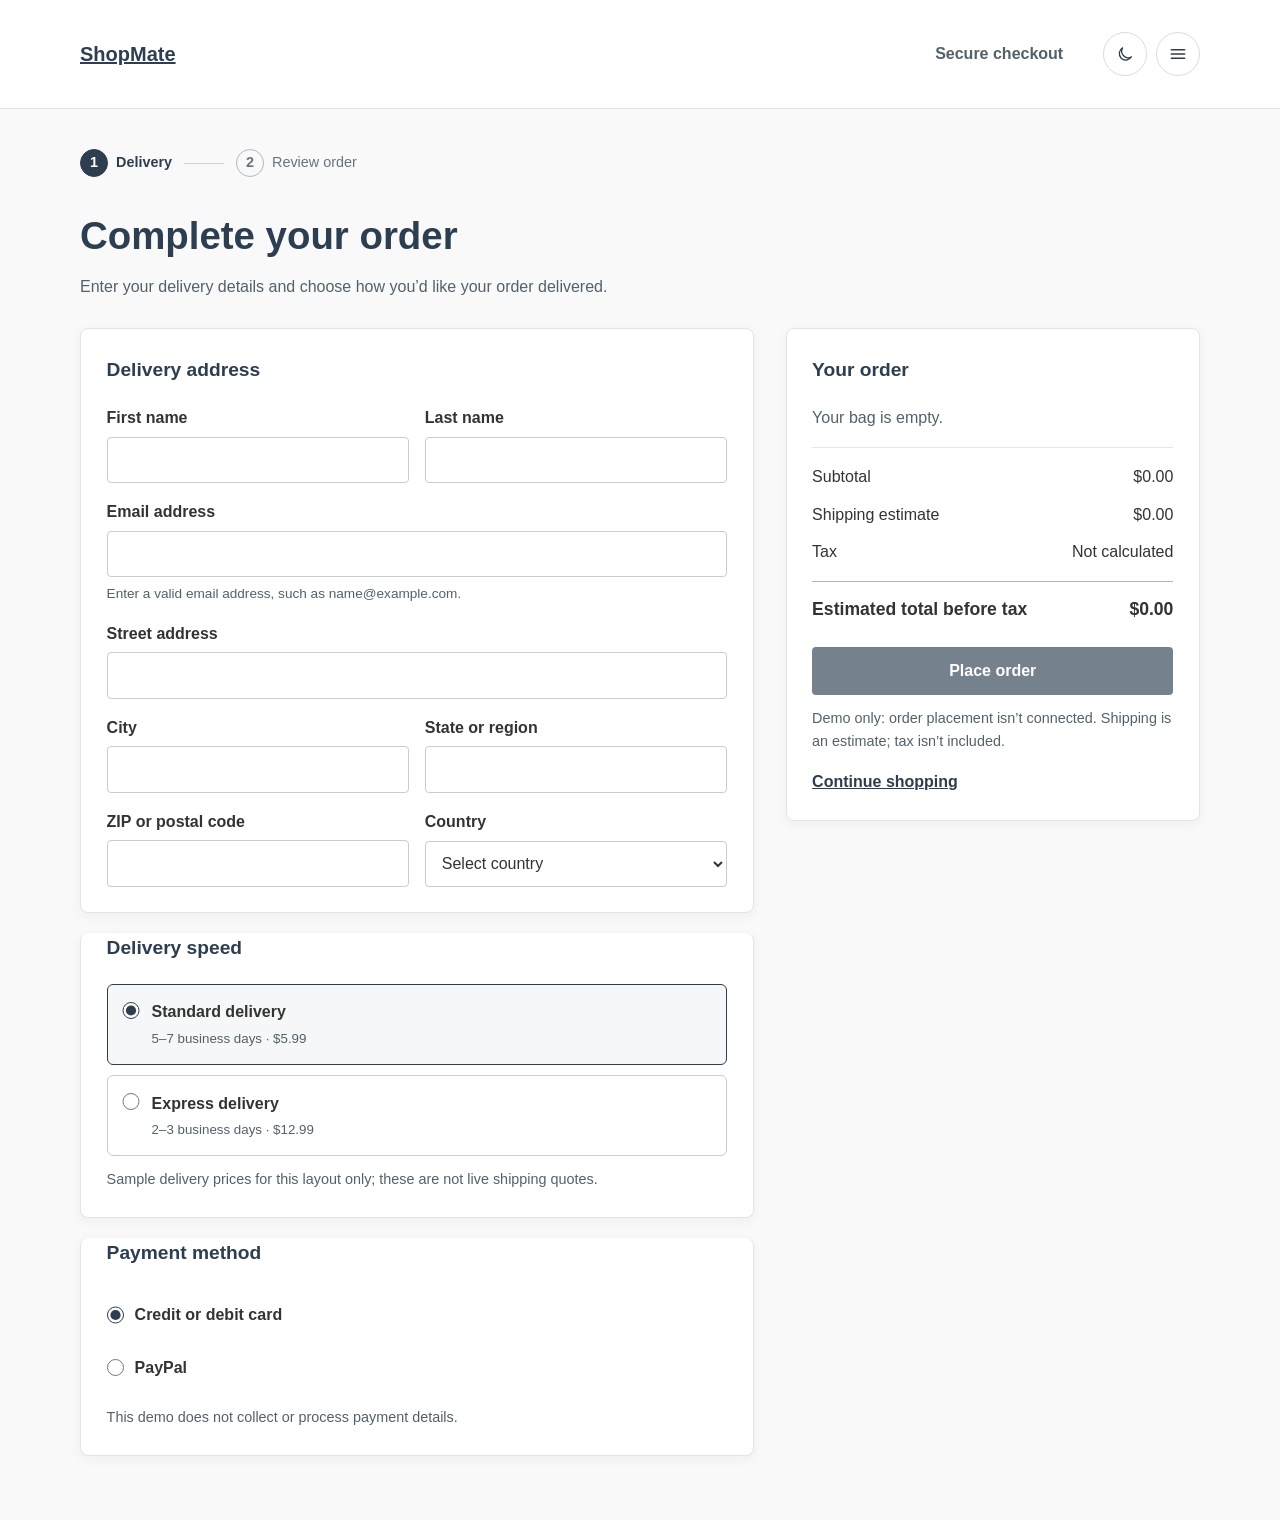
==== commit 28bd66c5: "Add responsive slide-out navigation Co-authored-by: Copilot <223556219+Copilot@users.noreply.github." ====
--- a/checkout.html
+++ b/checkout.html
@@ -27,16 +27,35 @@
 </head>
 <body>
     <a class="skip-link" href="#checkout-main">Skip to checkout</a>
+    <dialog class="site-sidebar" id="site-sidebar" aria-labelledby="sidebar-title">
+        <div class="sidebar-heading">
+            <h2 id="sidebar-title">ShopMate</h2>
+            <button class="sidebar-close" type="button" aria-label="Close navigation">
+                <svg viewBox="0 0 24 24" aria-hidden="true"><path d="m6 6 12 12M18 6 6 18"/></svg>
+            </button>
+        </div>
+        <nav class="sidebar-nav" aria-label="Shop navigation">
+            <a href="index.html#home">Home</a>
+            <a href="index.html#shop">Featured products</a>
+            <a href="index.html#catalogue">Shop all</a>
+            <a href="index.html#about">About</a>
+            <a href="index.html#cart">Cart</a>
+        </nav>
+    </dialog>
     <header class="checkout-header">
         <div class="container checkout-topbar">
             <a class="logo" href="index.html"><strong>ShopMate</strong></a>
-            <button class="theme-toggle" type="button" aria-label="Switch to dark mode" title="Switch to dark mode">
-                <svg class="theme-icon theme-icon-moon" viewBox="0 0 24 24" aria-hidden="true"><path d="M20.2 15.4A8.5 8.5 0 0 1 8.6 3.8 8.5 8.5 0 1 0 20.2 15.4Z"/></svg>
-                <svg class="theme-icon theme-icon-sun" viewBox="0 0 24 24" aria-hidden="true"><circle cx="12" cy="12" r="4"/><path d="M12 2v2m0 16v2M4.93 4.93l1.42 1.42m11.3 11.3 1.42 1.42M2 12h2m16 0h2M4.93 19.07l1.42-1.42m11.3-11.3 1.42-1.42"/></svg>
-                <span>Dark mode</span>
-            </button>
             <p>Secure checkout</p>
-            <a href="index.html#catalogue">Continue shopping</a>
+            <div class="header-actions">
+                <button class="theme-toggle" type="button" aria-label="Switch to dark mode" title="Switch to dark mode">
+                    <svg class="theme-icon theme-icon-moon" viewBox="0 0 24 24" aria-hidden="true"><path d="M20.2 15.4A8.5 8.5 0 0 1 8.6 3.8 8.5 8.5 0 1 0 20.2 15.4Z"/></svg>
+                    <svg class="theme-icon theme-icon-sun" viewBox="0 0 24 24" aria-hidden="true"><circle cx="12" cy="12" r="4"/><path d="M12 2v2m0 16v2M4.93 4.93l1.42 1.42m11.3 11.3 1.42 1.42M2 12h2m16 0h2M4.93 19.07l1.42-1.42m11.3-11.3 1.42-1.42"/></svg>
+                    <span class="visually-hidden">Dark mode</span>
+                </button>
+                <button class="sidebar-open" type="button" aria-controls="site-sidebar" aria-expanded="false" aria-label="Open navigation">
+                    <svg viewBox="0 0 24 24" aria-hidden="true"><path d="M4 7h16M4 12h16M4 17h16"/></svg>
+                </button>
+            </div>
         </div>
     </header>
 
@@ -149,5 +168,6 @@
     <script src="assets/js/cart.js" defer></script>
     <script src="assets/js/checkout-validation.js" defer></script>
     <script src="assets/js/theme.js" defer></script>
+    <script src="assets/js/sidebar.js" defer></script>
 </body>
 </html>
--- a/assets/css/styles.css
+++ b/assets/css/styles.css
@@ -59,10 +59,10 @@
   transform: translateY(0);
 }
 
-/* Header layout: left logo, center search, right nav */
+/* Header layout: brand, search, and compact actions */
 .header-row {
   display: grid;
-  grid-template-columns: 1fr minmax(220px, 380px) 1fr;
+  grid-template-columns: 1fr minmax(220px, 380px) auto;
   align-items: center;
   gap: 1.5rem;
   min-height: 90px;
@@ -120,10 +120,6 @@
   color: #2c3e50;
 }
 
-nav {
-  justify-self: end;
-}
-
 nav ul {
   list-style: none;
   display: flex;
@@ -663,7 +659,7 @@
   .header-row {
     grid-template-columns: 1fr auto;
     grid-template-areas:
-      "logo nav"
+      "logo actions"
       "search search";
   }
 
@@ -671,8 +667,8 @@
     grid-area: logo;
   }
 
-  nav {
-    grid-area: nav;
+  .header-actions {
+    grid-area: actions;
   }
 
   .search-container {
@@ -696,24 +692,15 @@
 /* Mobile layout */
 @media (max-width: 560px) {
   .header-row {
-    grid-template-columns: 1fr;
+    grid-template-columns: 1fr auto;
     grid-template-areas:
-      "logo"
-      "search"
-      "nav";
+      "logo actions"
+      "search search";
     gap: 0.75rem;
-    text-align: center;
-  }
-
-  .logo,
-  nav,
+  }
+
   .search-container {
-    justify-self: center;
-  }
-
-  nav ul {
-    justify-content: center;
-    gap: 0.6rem 1rem;
+    justify-self: stretch;
   }
 
   .hero h2 {
--- a/assets/css/theme.css
+++ b/assets/css/theme.css
@@ -152,24 +152,25 @@
 .logo {
   display: flex;
   align-items: center;
-  gap: 0.75rem;
+}
+
+.header-actions {
+  display: flex;
+  align-items: center;
+  justify-self: end;
+  gap: 0.55rem;
 }
 
 .theme-toggle {
   display: inline-flex;
   align-items: center;
   justify-content: center;
-  gap: 0.45rem;
-  min-height: 2.5rem;
-  padding: 0.45rem 0.75rem;
+  width: 2.75rem;
+  height: 2.75rem;
   border: 1px solid #d6dde1;
   border-radius: 999px;
   background: #fff;
   color: #2c3e50;
-  font: inherit;
-  font-size: 0.85rem;
-  font-weight: 600;
-  white-space: nowrap;
   cursor: pointer;
   transition: background-color 0.2s ease, border-color 0.2s ease;
 }
@@ -185,8 +186,8 @@
 }
 
 .theme-icon {
-  width: 1rem;
-  height: 1rem;
+  width: 1.15rem;
+  height: 1.15rem;
   fill: none;
   stroke: currentColor;
   stroke-linecap: round;
@@ -212,18 +213,161 @@
   display: block;
 }
 
-.checkout-topbar .theme-toggle {
-  margin-left: 0;
-}
-
-@media (max-width: 900px) {
-  .checkout-topbar .theme-toggle {
-    margin-left: auto;
+.sidebar-open,
+.sidebar-close {
+  display: inline-flex;
+  align-items: center;
+  justify-content: center;
+  width: 2.75rem;
+  height: 2.75rem;
+  border: 1px solid #d6dde1;
+  border-radius: 999px;
+  background: #fff;
+  color: #2c3e50;
+  cursor: pointer;
+  transition: background-color 0.2s ease, border-color 0.2s ease;
+}
+
+.sidebar-open:hover,
+.sidebar-close:hover {
+  background: #f1f5f7;
+  border-color: #aeb8bf;
+}
+
+.sidebar-open:focus-visible,
+.sidebar-close:focus-visible,
+.theme-toggle:focus-visible {
+  outline: 3px solid #3498db;
+  outline-offset: 3px;
+}
+
+.sidebar-open svg,
+.sidebar-close svg {
+  width: 1.25rem;
+  height: 1.25rem;
+  fill: none;
+  stroke: currentColor;
+  stroke-linecap: round;
+  stroke-linejoin: round;
+  stroke-width: 1.8;
+}
+
+.site-sidebar {
+  position: fixed;
+  inset: 0 auto 0 0;
+  width: min(21rem, calc(100vw - 2rem));
+  height: 100%;
+  max-height: none;
+  margin: 0;
+  padding: 1.5rem;
+  border: 0;
+  background: #fff;
+  color: #2c3e50;
+  box-shadow: 0.75rem 0 2rem rgba(0, 0, 0, 0.16);
+}
+
+.site-sidebar[open] {
+  animation: sidebar-enter 220ms ease-out;
+}
+
+.site-sidebar::backdrop {
+  background: rgba(15, 20, 24, 0.48);
+}
+
+.sidebar-heading {
+  display: flex;
+  align-items: center;
+  justify-content: space-between;
+  padding-bottom: 1.5rem;
+  border-bottom: 1px solid #e1e6e9;
+}
+
+.sidebar-heading h2 {
+  font-size: 1.25rem;
+}
+
+.sidebar-heading form {
+  display: flex;
+}
+
+.sidebar-nav {
+  display: grid;
+  justify-self: stretch;
+  gap: 0.35rem;
+  padding-top: 1rem;
+}
+
+.sidebar-nav a {
+  padding: 0.8rem 0.9rem;
+  border-radius: 0.7rem;
+  color: #2c3e50;
+  text-decoration: none;
+  font-weight: 600;
+}
+
+.sidebar-nav a:hover,
+.sidebar-nav a:focus-visible {
+  background: #f1f5f7;
+  color: #1d6c9e;
+}
+
+.sidebar-cart-link {
+  display: flex;
+  align-items: center;
+  justify-content: space-between;
+}
+
+@keyframes sidebar-enter {
+  from {
+    opacity: 0;
+    transform: translateX(-1rem);
   }
+
+  to {
+    opacity: 1;
+    transform: translateX(0);
+  }
+}
+
+html[data-theme="dark"] .sidebar-open,
+html[data-theme="dark"] .sidebar-close {
+  border-color: var(--theme-border);
+  background: var(--theme-raised);
+  color: var(--theme-text);
+}
+
+html[data-theme="dark"] .sidebar-open:hover,
+html[data-theme="dark"] .sidebar-close:hover {
+  background: #354149;
+}
+
+html[data-theme="dark"] .site-sidebar {
+  background: var(--theme-surface);
+  color: var(--theme-text);
+}
+
+html[data-theme="dark"] .sidebar-heading {
+  border-color: var(--theme-border);
+}
+
+html[data-theme="dark"] .sidebar-nav a {
+  color: var(--theme-text);
+}
+
+html[data-theme="dark"] .sidebar-nav a:hover,
+html[data-theme="dark"] .sidebar-nav a:focus-visible {
+  background: var(--theme-raised);
+  color: #9ed5f0;
 }
 
 @media (prefers-reduced-motion: reduce) {
-  .theme-toggle {
+  .theme-toggle,
+  .sidebar-open,
+  .sidebar-close {
     transition: none;
   }
-}
+
+  .site-sidebar[open] {
+    animation: none;
+  }
+}
